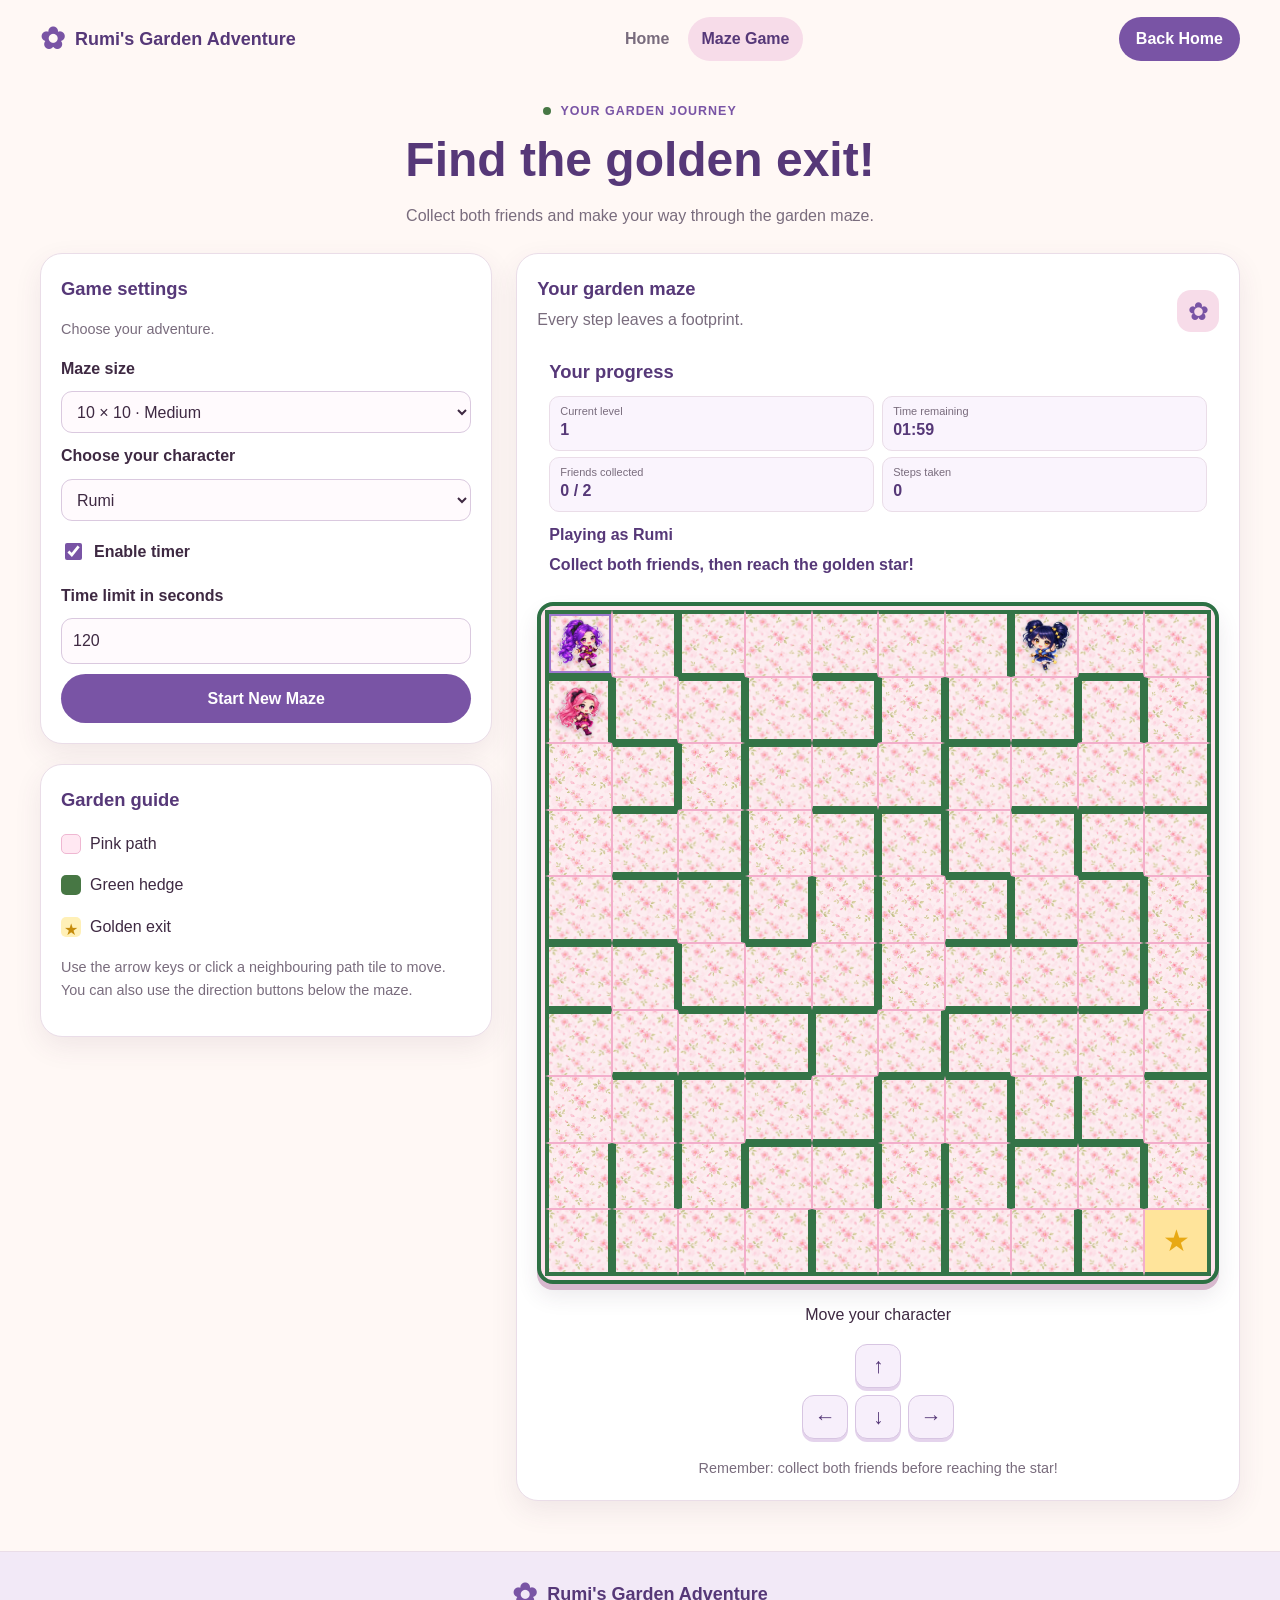
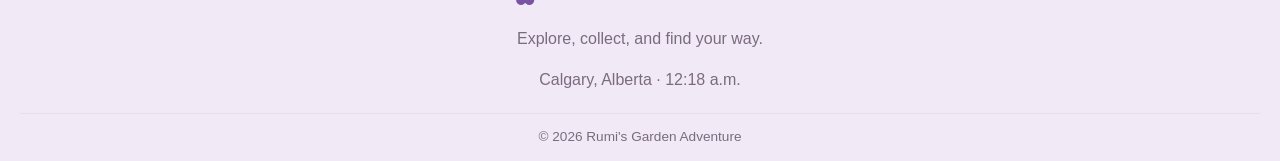
==== game.html @ a073bdfd "Add Rumi's Garden Adventure game files" ====
<!DOCTYPE html>
<html lang="en">

<head>
    <meta charset="UTF-8">
    <meta name="viewport" content="width=device-width, initial-scale=1.0">
    <meta name="description" content="Play Rumi's Garden Adventure maze game.">
    <title>Rumi's Garden Adventure | Maze Game</title>
    <link rel="icon" type="image/png" href="images/logo.png">
    <link rel="manifest" href="manifest.json">
    <link rel="stylesheet" href="style.css">
    <script src="main.js" defer></script>
</head>

<body class="game-page">

    <!-- Main website header -->
    <header class="site-header">
        <a class="brand" href="index.html" aria-label="Rumi's Garden Adventure home">
            <span class="brand-flower" aria-hidden="true">✿</span>
            <span>Rumi's Garden Adventure</span>
        </a>

        <nav class="main-nav" aria-label="Main navigation">
            <a href="index.html">Home</a>
            <a href="game.html" aria-current="page">Maze Game</a>
        </nav>

        <a class="button button-small" href="index.html">Back Home</a>
    </header>

    <!-- Main game content -->
    <main class="game-main">

        <!-- Game introduction -->
        <section class="game-heading">
            <p class="eyebrow">
                <span class="location-dot" aria-hidden="true"></span>
                YOUR GARDEN JOURNEY
            </p>

            <h1>Find the golden exit!</h1>

            <p>Collect both friends and make your way through the garden maze.</p>
        </section>

        <div class="game-layout">

            <!-- Settings, progress, and guide -->
            <aside class="game-sidebar">

                <!-- Game settings -->
                <section class="panel settings-panel">
                    <h2>Game settings</h2>
                    <p class="panel-description">Choose your adventure.</p>

                    <form id="maze-form">
                        <label for="maze-size">Maze size</label>

                        <select id="maze-size" name="maze-size">
                            <option value="5">5 × 5 · Easy</option>
                            <option value="10" selected>10 × 10 · Medium</option>
                            <option value="15">15 × 15 · Hard</option>
                            <option value="20">20 × 20 · Expert</option>
                        </select>

                        <label for="player-character">Choose your character</label>

                        <select id="player-character" name="player-character">
                            <option value="Rumi">Rumi</option>
                            <option value="Mira">Mira</option>
                            <option value="Zoey">Zoey</option>
                        </select>

                        <label class="checkbox-label" for="timer-enabled">
                            <input type="checkbox" id="timer-enabled" name="timer-enabled" checked>
                            <span>Enable timer</span>
                        </label>

                        <label for="time-limit">Time limit in seconds</label>

                        <input type="number" id="time-limit" name="time-limit" min="10" max="600" value="120">

                        <p class="form-error" id="settings-error" role="alert"></p>

                        <button class="button button-full" type="submit">
                            Start New Maze
                        </button>
                    </form>
                </section>



                <!-- Maze guide -->
                <section class="panel guide-panel">
                    <h2>Garden guide</h2>

                    <p>
                        <span class="guide-symbol path-symbol" aria-hidden="true"></span>
                        Pink path
                    </p>

                    <p>
                        <span class="guide-symbol wall-symbol" aria-hidden="true"></span>
                        Green hedge
                    </p>

                    <p>
                        <span class="guide-symbol exit-symbol" aria-hidden="true">★</span>
                        Golden exit
                    </p>

                    <p class="panel-description">
                        Use the arrow keys or click a neighbouring path tile to move.
                        You can also use the direction buttons below the maze.
                    </p>
                </section>

            </aside>

            <!-- Maze and movement controls -->
            <section class="panel maze-panel">
                <div class="maze-panel-heading">
                    <div>
                        <h2>Your garden maze</h2>
                        <p>Every step leaves a footprint.</p>
                    </div>

                    <span class="garden-badge" aria-hidden="true">✿</span>
                </div>
                <!-- Player progress -->
                <section class="status-panel">
                    <h2>Your progress</h2>

                    <div class="stat-card">
                        <span>Current level</span>
                        <strong id="level-score">1</strong>
                    </div>

                    <div class="stat-card">
                        <span>Time remaining</span>
                        <strong id="game-timer">02:00</strong>
                    </div>

                    <div class="stat-card">
                        <span>Friends collected</span>
                        <strong id="friends-count">0 / 2</strong>
                    </div>

                    <div class="stat-card">
                        <span>Steps taken</span>
                        <strong id="steps-count">0</strong>
                    </div>

                    <p id="selected-character-name" class="selected-character">
                        Playing as Rumi
                    </p>

                    <p id="game-message" class="game-message" role="status" aria-live="polite">
                        Choose your settings and start!
                    </p>
                </section>



                <div id="maze-board" class="maze-board" aria-label="Garden maze">
                    <p class="maze-placeholder">Your garden maze will appear here.</p>
                </div>

                <!-- Accessible movement buttons -->
                <div class="movement-controls">
                    <p>Move your character</p>

                    <div class="control-row">
                        <button type="button" data-move="up" aria-label="Move up">↑</button>
                    </div>

                    <div class="control-row">
                        <button type="button" data-move="left" aria-label="Move left">←</button>
                        <button type="button" data-move="down" aria-label="Move down">↓</button>
                        <button type="button" data-move="right" aria-label="Move right">→</button>
                    </div>
                </div>

                <p class="maze-tip">
                    Remember: collect both friends before reaching the star!
                </p>

            </section>
        </div>
    </main>

    <!-- Winning screen -->
    <section id="win-screen" class="result-screen" hidden aria-labelledby="win-title">
        <div class="result-card win-card">
            <p class="result-decoration" aria-hidden="true">✦ ✿ ✦</p>
            <h2 id="win-title">You Won!</h2>
            <p class="result-subtitle">All your friends are together!</p>

            <div class="winning-characters">
                <img src="images/Rumi.png" alt="Rumi">
                <img src="images/Mira.png" alt="Mira">
                <img src="images/Zoey.png" alt="Zoey">
            </div>

            <p id="win-message">You collected both friends and reached the exit!</p>
            <p id="win-score" class="result-score">Level completed: 1</p>

            <button type="button" id="next-level" class="button button-full">
                Next Level →
            </button>

            <div class="result-actions">
                <button type="button" id="win-play-again" class="button button-light">
                    Play Again
                </button>

                <a class="text-link" href="index.html">Back to Home</a>
            </div>
        </div>
    </section>

    <!-- Time-up screen -->
    <section id="lose-screen" class="result-screen" hidden aria-labelledby="lose-title">
        <div class="result-card lose-card">
            <p class="result-decoration" aria-hidden="true">💔</p>
            <h2 id="lose-title">Time's Up!</h2>

            <img id="lose-character" class="lose-character" src="images/Rumi.png" alt="Your selected character">

            <p id="lose-message">The timer has ended. Try the garden maze again!</p>

            <button type="button" id="lose-play-again" class="button button-full">
                Try Again
            </button>

            <a class="text-link" href="index.html">Back to Home</a>
        </div>
    </section>

    <!-- Website footer -->
    <footer class="site-footer">
        <div class="footer-content">
            <a class="brand footer-brand" href="index.html">
                <span class="brand-flower" aria-hidden="true">✿</span>
                <span>Rumi's Garden Adventure</span>
            </a>

            <p>Explore, collect, and find your way.</p>

            <p class="footer-location">
                Calgary, Alberta · <span id="current-time">Local time loading...</span>
            </p>
        </div>

        <p class="copyright">
            © <span id="current-year"></span> Rumi's Garden Adventure
        </p>
    </footer>

</body>

</html>
---- style.css ----
/* Main colours */

:root {
    --cream: #fff8f5;
    --white: #ffffff;
    --purple: #7954a5;
    --purple-dark: #563878;
    --pink: #f7dce9;
    --lavender: #eee5fa;
    --gold: #f4c75e;
    --ink: #3e2942;
    --muted: #796c7d;
    --line: #eadde8;
    --garden-green: #477744;
    --garden-light: #a8cf82;
    --shadow: 0 10px 28px rgba(88, 54, 93, 0.09);
}

/* General page styles */

* {
    box-sizing: border-box;
}

html {
    scroll-behavior: smooth;
}

body {
    min-height: 100vh;
    margin: 0;
    display: flex;
    flex-direction: column;
    overflow-x: hidden;
    background: var(--cream);
    color: var(--ink);
    font-family: Inter, Arial, sans-serif;
    line-height: 1.6;
}

main {
    flex: 1;
    min-width: 0;
}

img {
    display: block;
    max-width: 100%;
}

button,
input,
select {
    font: inherit;
}

button {
    cursor: pointer;
}

[hidden] {
    display: none !important;
}

a:focus-visible,
button:focus-visible,
input:focus-visible,
select:focus-visible {
    outline: 3px solid var(--gold);
    outline-offset: 3px;
}

/* Header and navigation */

.site-header {
    width: min(1200px, calc(100% - 40px));
    min-height: 78px;
    margin: 0 auto;
    padding: 14px 0;
    display: flex;
    justify-content: space-between;
    align-items: center;
    gap: 20px;
}

.brand {
    display: flex;
    align-items: center;
    gap: 10px;
    color: var(--purple-dark);
    font-size: 18px;
    font-weight: 800;
    text-decoration: none;
}

.brand-flower {
    color: var(--purple);
    font-size: 30px;
    line-height: 1;
}

.main-nav {
    display: flex;
    flex-wrap: wrap;
    align-items: center;
    gap: 6px;
}

.main-nav a {
    padding: 9px 13px;
    border-radius: 999px;
    color: var(--muted);
    font-weight: 700;
    text-decoration: none;
    transition: background 0.2s, color 0.2s;
}

.main-nav a:hover,
.main-nav a[aria-current="page"] {
    background: var(--pink);
    color: var(--purple-dark);
}

/* Buttons and links */

.button {
    display: inline-flex;
    justify-content: center;
    align-items: center;
    gap: 8px;
    max-width: 100%;
    padding: 12px 22px;
    border: 0;
    border-radius: 999px;
    background: var(--purple);
    color: var(--white);
    font-weight: 750;
    text-align: center;
    text-decoration: none;
    transition: transform 0.2s, background 0.2s;
}

.button:hover {
    transform: translateY(-2px);
    background: var(--purple-dark);
}

.button-small {
    padding: 9px 17px;
}

.button-full {
    width: 100%;
}

.button-light {
    border: 1px solid #d8c7df;
    background: var(--white);
    color: var(--purple-dark);
}

.button-light:hover {
    background: var(--lavender);
    color: var(--purple-dark);
}

.text-link {
    color: var(--purple);
    font-weight: 750;
    text-decoration: none;
}

.text-link:hover {
    text-decoration: underline;
}

/* Home page hero */

.hero {
    width: min(1200px, calc(100% - 40px));
    margin: 20px auto 40px;
    padding: clamp(24px, 4vw, 52px);
    display: grid;
    grid-template-columns: minmax(0, 1fr) minmax(0, 1fr);
    align-items: center;
    gap: 32px;
    overflow: hidden;
    border: 1px solid var(--line);
    border-radius: 28px;
    background: linear-gradient(135deg, #ffffff, #fff0f6);
}

.hero-content {
    min-width: 0;
}

.eyebrow {
    margin: 0 0 10px;
    color: var(--purple);
    font-size: 0.78rem;
    font-weight: 800;
    letter-spacing: 0.08em;
}

.location-dot {
    display: inline-block;
    width: 8px;
    height: 8px;
    margin-right: 5px;
    border-radius: 50%;
    background: var(--garden-green);
}

.hero h1 {
    margin: 0 0 16px;
    color: var(--purple-dark);
    font-size: clamp(2.1rem, 4vw, 3.5rem);
    line-height: 1.12;
    overflow-wrap: anywhere;
}

.hero-description {
    max-width: 520px;
    color: var(--muted);
    font-size: 1.05rem;
}

.hero-actions {
    display: flex;
    flex-wrap: wrap;
    align-items: center;
    gap: 16px;
    margin-top: 24px;
}

.hero-note {
    margin-top: 18px;
    color: var(--muted);
}

/* Home page character artwork */

.hero-art {
    position: relative;
    min-width: 0;
    min-height: 320px;
    display: flex;
    flex-direction: column;
    justify-content: center;
    align-items: center;
    overflow: hidden;
    border-radius: 24px;
    background:
        radial-gradient(ellipse at 50% 100%, #dcebd5 0 18%, transparent 19%),
        linear-gradient(145deg, #f9e5f0, #eee5fa);
}

.garden-decoration {
    position: absolute;
    z-index: 1;
    color: var(--garden-green);
    font-size: 30px;
    pointer-events: none;
}

.flower-top {
    top: 12px;
    left: 15%;
    color: #e58bb8;
}

.leaf-left {
    bottom: 18%;
    left: 5%;
}

.flower-right {
    top: 20%;
    right: 7%;
    color: #e58bb8;
}

.hero-characters {
    position: relative;
    z-index: 2;
    width: 100%;
    padding: 18px 12px 0;
    display: flex;
    justify-content: center;
    align-items: flex-end;
    gap: 8px;
}

.hero-character {
    flex: 1 1 0;
    min-width: 0;
    max-width: 150px;
    padding: 8px 5px;
    display: flex;
    flex-direction: column;
    align-items: center;
    gap: 5px;
    border: 1px solid rgba(255, 255, 255, 0.9);
    border-radius: 18px;
    background: rgba(255, 255, 255, 0.82);
}

.hero-character img {
    width: 100%;
    max-width: 120px;
    height: clamp(85px, 11vw, 145px);
    object-fit: contain;
    object-position: center bottom;
}

.hero-character span {
    color: var(--purple-dark);
    font-size: 0.85rem;
    font-weight: 800;
}

.hero-character:nth-child(1) {
    border-bottom: 4px solid #a66be0;
}

.hero-character:nth-child(2) {
    border-bottom: 4px solid #ed83b5;
}

.hero-character:nth-child(3) {
    border-bottom: 4px solid #79b9ed;
}

.hero-art-caption {
    position: relative;
    z-index: 2;
    margin: 16px 8px 0;
    color: var(--purple-dark);
    font-weight: 750;
    text-align: center;
}

/* Home page information sections */

.welcome-section {
    width: min(760px, calc(100% - 40px));
    margin: 0 auto 45px;
    text-align: center;
}

.welcome-section h2,
.section-heading h2,
.play-banner h2 {
    margin: 0 0 10px;
    color: var(--purple-dark);
    font-size: clamp(1.7rem, 3vw, 2.4rem);
    line-height: 1.2;
}

.welcome-section>p:last-child,
.section-heading>p:last-child {
    color: var(--muted);
}

.features-section {
    width: min(1100px, calc(100% - 40px));
    margin: 0 auto 45px;
}

.section-heading {
    margin-bottom: 24px;
    text-align: center;
}

.feature-grid {
    display: grid;
    grid-template-columns: repeat(3, minmax(0, 1fr));
    gap: 18px;
}

.feature-card {
    min-width: 0;
    padding: 24px;
    border: 1px solid var(--line);
    border-radius: 20px;
    background: var(--white);
    box-shadow: var(--shadow);
    transition: transform 0.2s;
}

.feature-card:hover {
    transform: translateY(-3px);
}

.feature-icon {
    display: inline-grid;
    width: 48px;
    height: 48px;
    place-items: center;
    border-radius: 15px;
    background: var(--lavender);
    font-size: 26px;
}

.feature-card h3 {
    margin: 12px 0 6px;
    color: var(--purple-dark);
}

.feature-card p {
    margin-bottom: 0;
    color: var(--muted);
}

.feature-purple {
    border-top: 4px solid #a66be0;
}

.feature-pink {
    border-top: 4px solid #ed83b5;
}

.feature-green {
    border-top: 4px solid #79b9ed;
}

.play-banner {
    width: min(1100px, calc(100% - 40px));
    margin: 0 auto 45px;
    padding: 28px;
    display: flex;
    justify-content: space-between;
    align-items: center;
    gap: 20px;
    border: 1px solid #f0d9ec;
    border-radius: 22px;
    background: var(--pink);
}

.play-banner p:last-child {
    color: var(--muted);
}

/* Game page layout */

.game-main {
    width: min(1200px, calc(100% - 40px));
    min-width: 0;
    margin: 24px auto 50px;
}

.game-heading {
    margin-bottom: 24px;
    text-align: center;
}

.game-heading h1 {
    margin: 8px 0 12px;
    color: var(--purple-dark);
    font-size: clamp(2rem, 4vw, 3rem);
    line-height: 1.15;
}

.game-heading>p:last-child {
    color: var(--muted);
}

.game-layout {
    display: grid;
    grid-template-columns: minmax(230px, 280px) minmax(0, 1fr);
    align-items: start;
    gap: 22px;
}

.game-sidebar {
    display: flex;
    flex-direction: column;
    gap: 16px;
    min-width: 0;
}

.panel {
    min-width: 0;
    padding: 20px;
    border: 1px solid var(--line);
    border-radius: 22px;
    background: var(--white);
    box-shadow: var(--shadow);
}

.panel h2 {
    margin-top: 0;
    color: var(--purple-dark);
    font-size: 1.15rem;
}

.panel-description {
    color: var(--muted);
    font-size: 0.9rem;
}

/* Game settings form */

#maze-form {
    display: flex;
    flex-direction: column;
    gap: 10px;
}

#maze-form label {
    color: var(--ink);
    font-weight: 700;
}

#maze-form select,
#maze-form input[type="number"] {
    width: 100%;
    min-height: 42px;
    padding: 9px 11px;
    border: 1px solid #dac9df;
    border-radius: 11px;
    background: #fffafd;
    color: var(--ink);
}

.checkbox-label {
    display: flex;
    align-items: center;
    gap: 9px;
    margin: 8px 0;
}

.checkbox-label input {
    width: 17px;
    height: 17px;
    accent-color: var(--purple);
}

#time-limit:disabled {
    opacity: 0.55;
    cursor: not-allowed;
}

.form-error {
    margin: 0;
    color: #b33e67;
    font-size: 0.88rem;
}

.form-error:empty {
    display: none;
}

/* Progress panel and guide */

.stat-card {
    display: flex;
    flex-direction: column;
    gap: 3px;
    margin-top: 12px;
    padding: 12px 14px;
    border: 1px solid var(--line);
    border-radius: 13px;
    background: #faf4fd;
}

.stat-card span {
    color: var(--muted);
    font-size: 0.88rem;
}

.stat-card strong {
    color: var(--purple-dark);
    font-size: 1.2rem;
    overflow-wrap: anywhere;
}

.selected-character {
    color: var(--purple-dark);
    font-weight: 750;
}

.game-message {
    min-height: 35px;
    color: var(--purple-dark);
    font-weight: 700;
    overflow-wrap: anywhere;
}

.guide-panel p {
    display: flex;
    align-items: center;
    gap: 9px;
}

.guide-symbol {
    display: inline-grid;
    width: 20px;
    height: 20px;
    flex-shrink: 0;
    place-items: center;
    border-radius: 5px;
}

.path-symbol {
    border: 1px solid #efb7d2;
    background: #ffe8f2;
}

.wall-symbol {
    background: var(--garden-green);
}

.exit-symbol {
    background: #fff0b7;
    color: #c58b0a;
}

/* Maze heading */

.maze-panel-heading {
    display: flex;
    justify-content: space-between;
    align-items: center;
    gap: 12px;
}

.maze-panel-heading h2 {
    margin-bottom: 4px;
}

.maze-panel-heading p {
    margin-top: 0;
    color: var(--muted);
}

.garden-badge {
    display: grid;
    width: 42px;
    height: 42px;
    flex-shrink: 0;
    place-items: center;
    border-radius: 14px;
    background: var(--pink);
    color: var(--purple);
    font-size: 25px;
}

/* Maze board and cells */

.maze-board {
    --maze-columns: 10;

    display: grid;
    grid-template-columns: repeat(var(--maze-columns), minmax(0, 1fr));
    grid-template-rows: repeat(var(--maze-columns), minmax(0, 1fr));
    width: 100%;
    max-width: 720px;
    aspect-ratio: 1;
    margin: 18px auto;
    padding: 4px;
    gap: 0;
    overflow: hidden;
    border: 4px solid #2d7044;
    border-radius: 16px;
    background: #fff8f5;
    box-shadow: 0 6px 0 #d7b8ce, 0 12px 22px rgba(57, 35, 67, 0.1);
    position: relative;
}


.maze-placeholder {
    grid-column: 1 / -1;
    align-self: center;
    justify-self: center;
    width: 100%;
    padding: 12px;
    color: var(--muted);
    font-size: clamp(16px, 3vw, 40px);
    line-height: 1.5;
    text-align: center;
    grid-row: 1 / -1;
}

.maze-cell {
    position: relative;
    display: flex;
    justify-content: center;
    align-items: center;
    min-width: 0;
    min-height: 0;
    overflow: hidden;
    border: 0;
    border-radius: 0;
    background: #fff1e8;
    font-size: clamp(8px, 1.8vw, 20px);
    cursor: pointer;
}

/* The JavaScript draws each wall only once. */

.maze-cell.wall {
    background-color: var(--garden-green);
    background-image:
        radial-gradient(ellipse at 20% 25%, #a8cf82 0 13%, transparent 15%),
        radial-gradient(ellipse at 75% 70%, #79ad65 0 14%, transparent 16%),
        linear-gradient(135deg, #54894b, #326c3d);
}

/* Make the garden hedge look fuller and more natural. */
.maze-cell.wall {
    border-radius: 5px;
    box-shadow:
        inset 0 2px 3px rgba(255, 255, 255, 0.25),
        inset 0 -2px 3px rgba(0, 0, 0, 0.15);
}

/* Wall decorations stay inside green wall strips. */

.wall-decoration {
    position: absolute;
    z-index: 2;
    display: block;
    width: 10px;
    height: 10px;
    font-size: 9px;
    line-height: 1;
    text-align: center;
    pointer-events: none;
}

.wall-decoration.top {
    top: 0;
    left: 50%;
    transform: translateX(-50%);
}

.wall-decoration.right {
    top: 50%;
    right: 0;
    transform: translateY(-50%);
}

.wall-decoration.bottom {
    bottom: 0;
    left: 50%;
    transform: translateX(-50%);
}

.wall-decoration.left {
    top: 50%;
    left: 0;
    transform: translateY(-50%);
}

/* Visited paths show purple footprints. */

.maze-cell.footstep {
    background-color: #ead8f7;
}

.maze-cell .footstep-mark {
    position: absolute;
    inset: 0;
    z-index: 1;
    display: grid;
    place-items: center;
    color: #7954a5;
    font-size: clamp(12px, 2vw, 24px);
    opacity: 0.85;
    pointer-events: none;
}

/* Player and friend tiles */

.maze-cell.player {
    background-color: #f5dfff;
}

.maze-cell.friend {
    background-color: #f5e8ff;
}

.maze-cell img {
    position: relative;
    z-index: 3;
    display: block;
    width: 88%;
    height: 88%;
    object-fit: contain;
    pointer-events: none;
    filter: drop-shadow(0 2px 2px rgba(57, 35, 67, 0.18));
}

/* Golden exit */

.maze-cell.exit {
    background: #fff0b7;
    color: #c58b0a;
    font-size: clamp(14px, 2.4vw, 30px);
}

/* Movement controls */

.movement-controls {
    margin: 18px 0 6px;
    text-align: center;
}

.control-row {
    display: flex;
    justify-content: center;
    gap: 7px;
}

.control-row+.control-row {
    margin-top: 7px;
}

.control-row button {
    width: 46px;
    min-width: 44px;
    height: 44px;
    border: 1px solid #d7c5e2;
    border-radius: 12px;
    background: #f7effb;
    color: var(--purple-dark);
    font-size: 21px;
    box-shadow: 0 3px 0 #e4d3ec;
}

.control-row button:hover {
    background: var(--pink);
}

.maze-tip {
    margin: 18px 0 0;
    color: var(--muted);
    font-size: 0.9rem;
    text-align: center;
}

/* Result screens */

.result-screen {
    position: fixed;
    inset: 0;
    z-index: 1000;
    display: grid;
    place-items: center;
    padding: 14px;
    overflow-y: auto;
    background: rgba(52, 36, 61, 0.72);
    backdrop-filter: blur(4px);
}

.result-card {
    width: min(520px, 100%);
    max-height: calc(100vh - 28px);
    padding: 22px 20px;
    overflow-y: auto;
    border: 2px solid #eed4e8;
    border-radius: 26px;
    background: linear-gradient(145deg, #fffafd, #fceaf4);
    text-align: center;
    box-shadow: 0 18px 50px rgba(36, 22, 44, 0.22);
}

.result-card h2 {
    margin: 8px 0 12px;
    color: var(--purple-dark);
    font-size: clamp(1.8rem, 5vw, 2.4rem);
    line-height: 1.15;
}

.win-card h2 {
    color: #8a6414;
}

.result-decoration {
    margin: 0;
    color: #d58bb5;
    font-size: 1.5rem;
}

.result-subtitle {
    color: var(--muted);
}

.winning-characters {
    display: flex;
    flex-direction: row;
    justify-content: center;
    align-items: center;
    gap: 10px;
    width: 100%;
    margin: 12px auto;
}

.winning-characters img {
    flex: 1 1 0;
    width: 0;
    max-width: 135px;
    height: 112px;
    object-fit: contain;
}

.result-card>p {
    margin: 10px 0 16px;
    color: var(--muted);
}

.result-score {
    font-weight: 750;
}

.result-actions {
    display: flex;
    flex-wrap: wrap;
    justify-content: center;
    align-items: center;
    gap: 10px;
    margin-top: 10px;
}

.result-actions .button {
    flex: 1 1 140px;
}

.lose-card {
    background: linear-gradient(145deg, #fffafd, #fff0f1);
}

.lose-character {
    width: min(55%, 170px);
    height: 130px;
    margin: 12px auto;
    object-fit: contain;
}

/* Footer */

.site-footer {
    margin-top: auto;
    padding: 28px 20px 14px;
    border-top: 1px solid var(--line);
    background: #f2e9f7;
    color: var(--purple-dark);
    text-align: center;
}

.footer-content {
    max-width: 900px;
    margin: 0 auto;
}

.footer-brand {
    justify-content: center;
}

.footer-content>p {
    color: var(--muted);
}

.copyright {
    margin: 20px 0 0;
    padding-top: 12px;
    border-top: 1px solid var(--line);
    color: var(--muted);
    font-size: 0.85rem;
}

/* Tablet layout */

@media (max-width: 850px) {
    .site-header {
        flex-wrap: wrap;
    }

    .hero {
        grid-template-columns: minmax(0, 1fr);
    }

    .hero-art {
        min-height: 280px;
    }

    .game-layout {
        grid-template-columns: minmax(0, 1fr);
    }

    .game-sidebar {
        order: 2;
    }

    .maze-panel {
        order: 1;
    }

    .feature-grid {
        grid-template-columns: repeat(2, minmax(0, 1fr));
    }
}

/* Mobile layout */

@media (max-width: 560px) {
    .site-header {
        width: calc(100% - 28px);
        align-items: flex-start;
        flex-direction: column;
        gap: 10px;
    }

    .brand {
        font-size: 16px;
    }

    .main-nav {
        width: 100%;
        gap: 3px;
    }

    .main-nav a {
        padding: 7px 10px;
        font-size: 0.88rem;
    }

    .hero,
    .welcome-section,
    .features-section,
    .play-banner,
    .game-main {
        width: calc(100% - 28px);
    }

    .hero {
        margin-top: 10px;
        padding: 22px 16px;
        border-radius: 22px;
    }

    .hero h1 {
        font-size: 2.1rem;
    }

    .hero-art {
        min-height: 225px;
    }

    .hero-characters {
        gap: 5px;
        padding-right: 5px;
        padding-left: 5px;
    }

    .hero-character {
        padding: 6px 3px;
    }

    .hero-character img {
        height: 85px;
    }

    .hero-character span {
        font-size: 0.75rem;
    }

    .feature-grid {
        grid-template-columns: minmax(0, 1fr);
    }

    .play-banner {
        align-items: flex-start;
        flex-direction: column;
        padding: 22px 18px;
    }

    .game-heading {
        text-align: left;
    }

    .maze-panel {
        padding: 10px;
    }

    .maze-board {
        padding: 3px;
        border-width: 3px;
        border-radius: 10px;
    }

    .wall-decoration {
        width: 8px;
        height: 8px;
        font-size: 7px;
    }

    .maze-cell .footstep-mark {
        font-size: clamp(6px, 1.6vw, 12px);
    }

    .result-screen {
        padding: 8px;
    }

    .result-card {
        max-height: calc(100vh - 16px);
        padding: 16px 10px;
        border-radius: 20px;
    }

    .winning-characters {
        gap: 4px;
    }

    .winning-characters img {
        height: 82px;
    }

    .result-actions {
        gap: 6px;
    }

    .result-actions .button {
        flex-basis: 120px;
        padding: 10px 12px;
        font-size: 0.9rem;
    }

    .site-footer {
        padding-right: 14px;
        padding-left: 14px;
    }
}

/* Very small screens */

@media (max-width: 350px) {
    .hero-characters {
        gap: 3px;
    }

    .hero-character img {
        height: 70px;
    }

    .hero-character span {
        font-size: 0.7rem;
    }

    .panel {
        padding: 14px;
    }

    .winning-characters img {
        height: 70px;
    }
}

/* Respect reduced-motion settings */

@media (prefers-reduced-motion: reduce) {
    html {
        scroll-behavior: auto;
    }

    *,
    *::before,
    *::after {
        transition-duration: 0.01ms !important;
        animation-duration: 0.01ms !important;
        animation-iteration-count: 1 !important;
    }
}

.game-layout {
    display: grid;
    grid-template-columns: minmax(0, 1fr) minmax(0, 1.6fr);
    gap: 24px;
    align-items: start;
}

.game-sidebar {
    display: flex;
    flex-direction: column;
    gap: 20px;
    min-width: 0;
}

.maze-panel {
    min-width: 0;
}

.status-panel .stat-card {
    padding: 16px 20px;
    margin-bottom: 12px;
}

@media (max-width: 800px) {
    .game-layout {
        grid-template-columns: 1fr;
    }
}

/* Make the progress section more compact */
.status-panel {
    padding: 12px 18px;
    gap: 8px;
}

/* Reduce the space below the progress heading */
.status-panel h2 {
    margin-bottom: 6px;
}

/* Keep the four progress cards in two balanced columns */
.status-panel {
    display: grid;
    grid-template-columns: repeat(2, minmax(0, 1fr));
    column-gap: 10px;
    row-gap: 10px;
}

/* Keep the heading and game messages across both columns */
.status-panel h2,
.status-panel .selected-character,
.status-panel .game-message {
    grid-column: 1 / -1;
}

/* Reduce the size and padding of each progress card */
.stat-card {
    padding: 10px 12px;
    min-height: 70px;
    border-radius: 12px;
}

/* Make the progress labels a little smaller */
.stat-card span {
    font-size: 12px;
}

/* Keep the numbers clear without making them too large */
.stat-card strong {
    font-size: 18px;
}


/* Keep the progress cards compact and evenly spaced */
.status-panel .stat-card {
    margin-top: 0;
    margin-bottom: 0;
    padding: 10px 12px;
    min-height: 65px;
    gap: 2px;
}

/* Keep the progress labels small and readable */
.status-panel .stat-card span {
    font-size: 12px;
}

/* Keep the progress numbers clear and balanced */
.status-panel .stat-card strong {
    font-size: 18px;
}

/* Reduce the space around the player name */
.status-panel .selected-character {
    margin-top: 4px;
    margin-bottom: 0;
}

/* Reduce the space around the game message */
.status-panel .game-message {
    margin-top: 0;
    margin-bottom: 0;
}

/* Bring the garden maze heading closer to the progress section */
.maze-panel-heading {
    margin-top: 0;
    margin-bottom: 4px;
}

/* Keep the game message compact and reduce extra spacing */
.status-panel .game-message {
    min-height: 0;
    line-height: 1.4;
    margin: 0;
    padding: 0;
}

/* Reduce the space above the garden maze heading */
.maze-panel-heading {
    margin-top: 0;
    margin-bottom: 0;
}

/* Make the four progress cards smaller */
.status-panel .stat-card {
    min-height: 55px;
    padding: 7px 10px;
    margin: 0;
    gap: 1px;
    border-radius: 10px;
}

/* Reduce the progress labels */
.status-panel .stat-card span {
    font-size: 11px;
    line-height: 1.3;
}

/* Reduce the size of the progress numbers */
.status-panel .stat-card strong {
    font-size: 16px;
    line-height: 1.3;
}

/* Reduce the spacing between the progress cards */
.status-panel {
    row-gap: 6px;
    column-gap: 8px;
    padding: 8px 12px;
}

/* Reduce the extra space around the progress heading */
.status-panel h2 {
    margin-top: 0;
    margin-bottom: 4px;
}

.maze-cell.path:not(.exit-cell) {
    /* Display the flower background inside maze path cells */
    background-image: url("images/flowers-background.jpeg");
    background-size: cover;
    background-position: center;
    background-repeat: no-repeat;
}

.maze-cell.visited:not(.player-cell):not(.exit-cell):not(.friend-cell) {
    background-color: rgba(232, 200, 245, 0.55) !important;
}

.maze-cell.visited:not(.player-cell):not(.exit-cell):not(.friend-cell)::before {
    content: "";
    position: absolute;
    inset: 0;
    background: rgba(221, 198, 219, 0.45);
    z-index: 0;
    pointer-events: none;
}
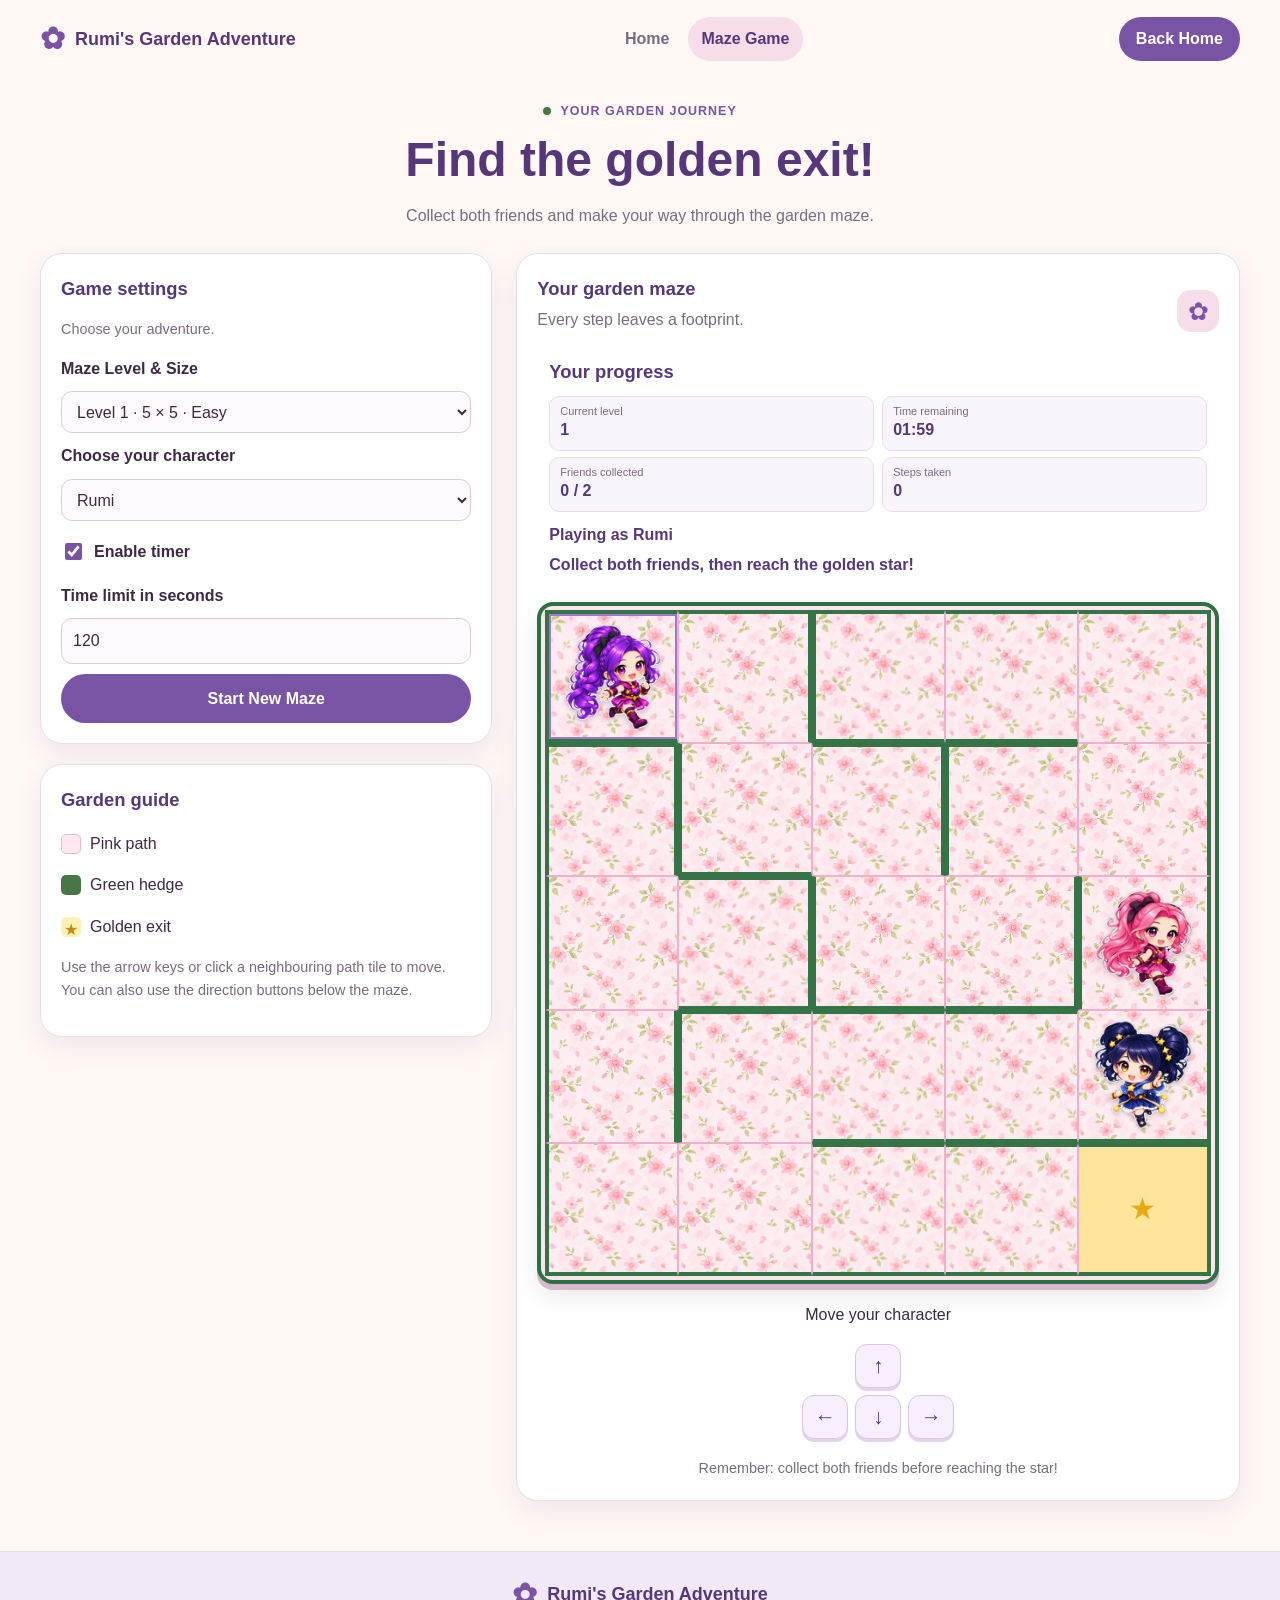
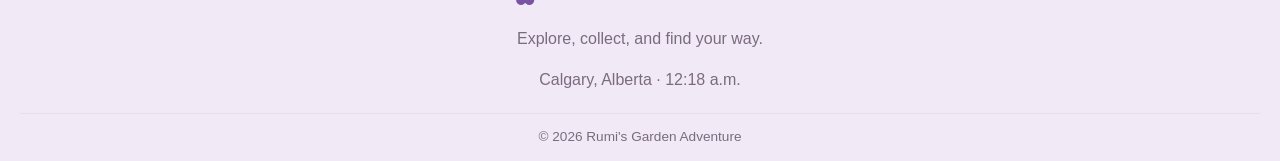
==== commit 739d98f6: "Add multiple maze levels and level selection" ====
--- a/game.html
+++ b/game.html
@@ -55,14 +55,39 @@
                     <p class="panel-description">Choose your adventure.</p>
 
                     <form id="maze-form">
-                        <label for="maze-size">Maze size</label>
-
-                        <select id="maze-size" name="maze-size">
-                            <option value="5">5 × 5 · Easy</option>
-                            <option value="10" selected>10 × 10 · Medium</option>
-                            <option value="15">15 × 15 · Hard</option>
-                            <option value="20">20 × 20 · Expert</option>
+                        <label for="level-selector-toggle">Maze Level & Size</label>
+
+
+                        <select id="level-selector-toggle" class="level-selector-toggle" name="level-selector">
+                            <optgroup label="Easy">
+                                <option value="1">Level 1 · 5 × 5 · Easy</option>
+                                <option value="2">Level 2 · 6 × 6 · Easy</option>
+                                <option value="3">Level 3 · 7 × 7 · Easy</option>
+                                <option value="4">Level 4 · 8 × 8 · Easy</option>
+                            </optgroup>
+                            <optgroup label="Medium">
+                                <option value="5">Level 5 · 9 × 9 · Medium</option>
+                                <option value="6">Level 6 · 10 × 10 · Medium</option>
+                                <option value="7">Level 7 · 11 × 11 · Medium</option>
+                                <option value="8">Level 8 · 12 × 12 · Medium</option>
+                            </optgroup>
+                            <optgroup label="Hard">
+                                <option value="9">Level 9 · 13 × 13 · Hard</option>
+                                <option value="10">Level 10 · 14 × 14 · Hard</option>
+                                <option value="11">Level 11 · 15 × 15 · Hard</option>
+                                <option value="12">Level 12 · 16 × 16 · Hard</option>
+                            </optgroup>
+                            <optgroup label="Expert">
+                                <option value="13">Level 13 · 17 × 17 · Expert</option>
+                                <option value="14">Level 14 · 18 × 18 · Expert</option>
+                                <option value="15">Level 15 · 19 × 19 · Expert</option>
+                                <option value="16">Level 16 · 20 × 20 · Expert</option>
+                            </optgroup>
                         </select>
+
+
+                        <input type="hidden" id="maze-size" name="maze-size" value="5">
+
 
                         <label for="player-character">Choose your character</label>
 
